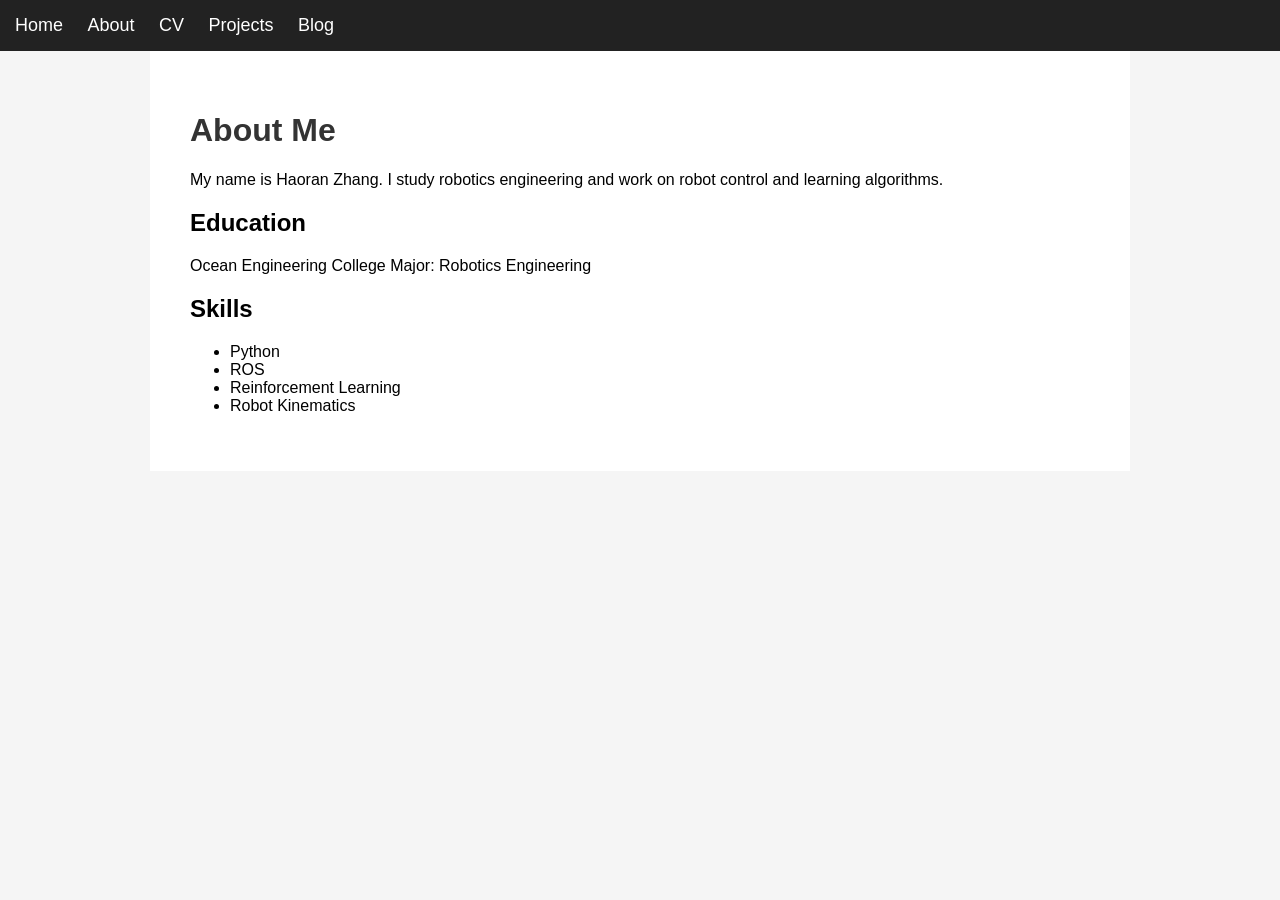
==== about.html @ d2e0eeff "Create about.html" ====
<!DOCTYPE html>
<html>

<head>
<title>About</title>
<link rel="stylesheet" href="css/style.css">
</head>

<body>

<nav>
<a href="index.html">Home</a>
<a href="about.html">About</a>
<a href="cv.html">CV</a>
<a href="projects.html">Projects</a>
<a href="blog.html">Blog</a>
</nav>

<div class="container">

<h1>About Me</h1>

<p>
My name is Haoran Zhang. I study robotics engineering and work on robot
control and learning algorithms.
</p>

<h2>Education</h2>

<p>
Ocean Engineering College  
Major: Robotics Engineering
</p>

<h2>Skills</h2>

<ul>

<li>Python</li>
<li>ROS</li>
<li>Reinforcement Learning</li>
<li>Robot Kinematics</li>

</ul>

</div>

</body>
</html>
---- css/style.css ----
body{
    font-family: Arial, Helvetica, sans-serif;
    margin:0;
    background:#f5f5f5;
}

nav{
    background:#222;
    padding:15px;
}

nav a{
    color:white;
    margin-right:20px;
    text-decoration:none;
    font-size:18px;
}

.container{
    width:900px;
    margin:auto;
    background:white;
    padding:40px;
}

h1{
    color:#333;
}

.project{
    border-bottom:1px solid #ddd;
    padding:10px 0;
}

footer{
    text-align:center;
    margin-top:40px;
    color:#666;
}
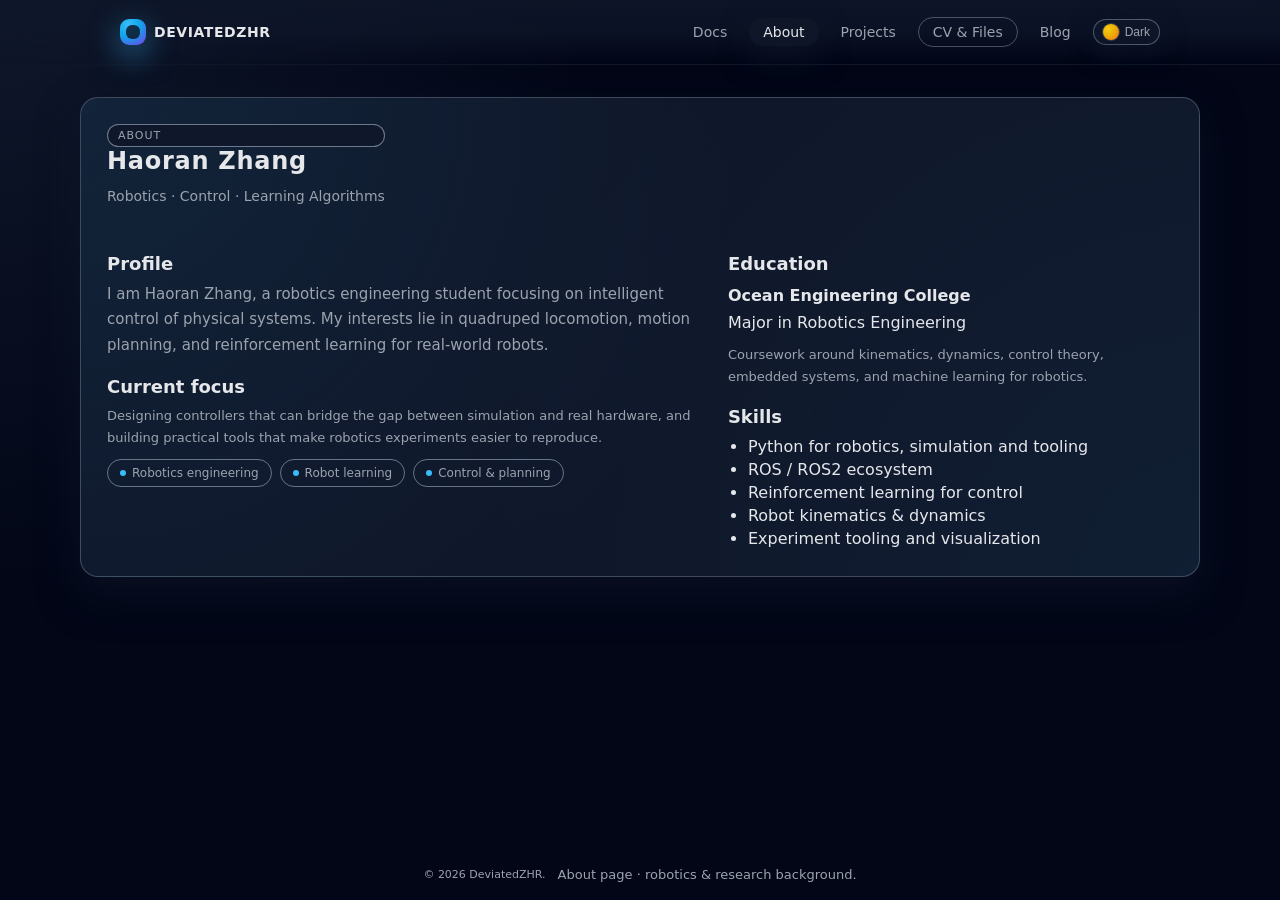
==== commit 0dae28e1: "build docs website" ====
--- a/about.html
+++ b/about.html
@@ -2,48 +2,160 @@
 <html>
 
 <head>
-<title>About</title>
-<link rel="stylesheet" href="css/style.css">
+  <meta charset="UTF-8">
+  <title>About · DeviatedZHR</title>
+  <meta name="viewport" content="width=device-width, initial-scale=1.0">
+  <link rel="stylesheet" href="css/style.css">
 </head>
 
-<body>
+<body data-theme="dark">
+  <div class="page-shell">
+    <header class="nav">
+      <div class="nav-inner">
+        <a href="index.html" class="nav-brand">
+          <span class="nav-brand-mark"><span></span></span>
+          <span>DeviatedZHR</span>
+        </a>
+        <div class="nav-links">
+          <a href="index.html" class="nav-link"><span>Docs</span></a>
+          <a href="about.html" class="nav-link nav-link-active"><span>About</span></a>
+          <a href="projects.html" class="nav-link"><span>Projects</span></a>
+          <a href="cv.html" class="nav-link nav-link-pill"><span>CV &amp; Files</span></a>
+          <a href="blog.html" class="nav-link"><span>Blog</span></a>
+          <button type="button" class="theme-toggle" id="theme-toggle">
+            <span class="theme-toggle-knob"></span>
+            <span class="theme-toggle-label">Dark</span>
+          </button>
+        </div>
+      </div>
+    </header>
 
-<nav>
-<a href="index.html">Home</a>
-<a href="about.html">About</a>
-<a href="cv.html">CV</a>
-<a href="projects.html">Projects</a>
-<a href="blog.html">Blog</a>
-</nav>
+    <main class="page-main">
+      <div class="page-inner page-inner-wide">
+        <section class="panel">
+          <div class="panel-header">
+            <div>
+              <div class="panel-chip">About</div>
+              <h1 class="panel-title">Haoran Zhang</h1>
+              <p class="panel-subtitle">Robotics · Control · Learning Algorithms</p>
+            </div>
+          </div>
 
-<div class="container">
+          <div class="grid-2">
+            <div>
+              <h2 class="page-section-title">Profile</h2>
+              <p class="page-lead">
+                I am Haoran Zhang, a robotics engineering student focusing on intelligent control of
+                physical systems. My interests lie in quadruped locomotion, motion planning, and
+                reinforcement learning for real-world robots.
+              </p>
 
-<h1>About Me</h1>
+              <div class="page-section-title">Current focus</div>
+              <p class="muted">
+                Designing controllers that can bridge the gap between simulation and real hardware,
+                and building practical tools that make robotics experiments easier to reproduce.
+              </p>
 
-<p>
-My name is Haoran Zhang. I study robotics engineering and work on robot
-control and learning algorithms.
-</p>
+              <div class="pill-row">
+                <div class="pill">
+                  <span class="pill-dot"></span>
+                  Robotics engineering
+                </div>
+                <div class="pill">
+                  <span class="pill-dot"></span>
+                  Robot learning
+                </div>
+                <div class="pill">
+                  <span class="pill-dot"></span>
+                  Control &amp; planning
+                </div>
+              </div>
+            </div>
 
-<h2>Education</h2>
+            <div>
+              <h2 class="page-section-title">Education</h2>
+              <p>
+                <strong>Ocean Engineering College</strong><br>
+                Major in Robotics Engineering
+              </p>
+              <p class="muted">
+                Coursework around kinematics, dynamics, control theory, embedded systems, and
+                machine learning for robotics.
+              </p>
 
-<p>
-Ocean Engineering College  
-Major: Robotics Engineering
-</p>
+              <h2 class="page-section-title">Skills</h2>
+              <ul>
+                <li>Python for robotics, simulation and tooling</li>
+                <li>ROS / ROS2 ecosystem</li>
+                <li>Reinforcement learning for control</li>
+                <li>Robot kinematics &amp; dynamics</li>
+                <li>Experiment tooling and visualization</li>
+              </ul>
+            </div>
+          </div>
+        </section>
+      </div>
+    </main>
 
-<h2>Skills</h2>
+    <footer class="page-footer">
+      <span>© <span id="year-span"></span> DeviatedZHR.</span>
+      <span class="muted">About page · robotics &amp; research background.</span>
+    </footer>
+  </div>
 
-<ul>
+  <button class="scroll-top" id="scroll-top" aria-label="Scroll to top">↑</button>
 
-<li>Python</li>
-<li>ROS</li>
-<li>Reinforcement Learning</li>
-<li>Robot Kinematics</li>
+  <script>
+    (function () {
+      const root = document.body;
+      const storedTheme = window.localStorage.getItem("dzhr-theme");
+      if (storedTheme === "light" || storedTheme === "dark") {
+        root.setAttribute("data-theme", storedTheme);
+      }
 
-</ul>
+      const toggle = document.getElementById("theme-toggle");
+      const label = toggle ? toggle.querySelector(".theme-toggle-label") : null;
 
-</div>
+      function currentTheme() {
+        return root.getAttribute("data-theme") === "light" ? "light" : "dark";
+      }
+
+      function applyTheme(theme) {
+        root.setAttribute("data-theme", theme);
+        if (label) {
+          label.textContent = theme === "light" ? "Light" : "Dark";
+        }
+        window.localStorage.setItem("dzhr-theme", theme);
+      }
+
+      if (toggle) {
+        toggle.addEventListener("click", function () {
+          const next = currentTheme() === "light" ? "dark" : "light";
+          applyTheme(next);
+        });
+        applyTheme(currentTheme());
+      }
+
+      const scrollTop = document.getElementById("scroll-top");
+      if (scrollTop) {
+        window.addEventListener("scroll", function () {
+          if (window.scrollY > 160) {
+            scrollTop.classList.add("scroll-top-visible");
+          } else {
+            scrollTop.classList.remove("scroll-top-visible");
+          }
+        });
+        scrollTop.addEventListener("click", function () {
+          window.scrollTo({ top: 0, behavior: "smooth" });
+        });
+      }
+
+      const yearSpan = document.getElementById("year-span");
+      if (yearSpan) {
+        yearSpan.textContent = new Date().getFullYear();
+      }
+    })();
+  </script>
 
 </body>
 </html>
--- a/css/style.css
+++ b/css/style.css
@@ -1,39 +1,672 @@
-body{
-    font-family: Arial, Helvetica, sans-serif;
-    margin:0;
-    background:#f5f5f5;
-}
-
-nav{
-    background:#222;
-    padding:15px;
-}
-
-nav a{
-    color:white;
-    margin-right:20px;
-    text-decoration:none;
-    font-size:18px;
-}
-
-.container{
-    width:900px;
-    margin:auto;
-    background:white;
-    padding:40px;
-}
-
-h1{
-    color:#333;
-}
-
-.project{
-    border-bottom:1px solid #ddd;
-    padding:10px 0;
-}
-
-footer{
-    text-align:center;
-    margin-top:40px;
-    color:#666;
-}
+/* Base theme using CSS variables for easy theming */
+:root {
+    --bg-color: #0f172a;
+    --bg-elevated: #020617;
+    --bg-soft: #111827;
+    --accent: #38bdf8;
+    --accent-soft: rgba(56, 189, 248, 0.12);
+    --accent-strong: #0ea5e9;
+    --text-color: #e5e7eb;
+    --text-muted: #9ca3af;
+    --border-subtle: rgba(148, 163, 184, 0.35);
+    --shadow-soft: 0 18px 40px rgba(15, 23, 42, 0.55);
+    --radius-lg: 18px;
+    --radius-full: 999px;
+    --nav-height: 64px;
+    --transition-fast: 0.18s ease-out;
+    --transition-med: 0.25s ease-out;
+}
+
+/* Light theme override */
+[data-theme="light"] {
+    --bg-color: #f9fafb;
+    --bg-elevated: #ffffff;
+    --bg-soft: #f3f4f6;
+    --accent: #2563eb;
+    --accent-soft: rgba(37, 99, 235, 0.08);
+    --accent-strong: #1d4ed8;
+    --text-color: #111827;
+    --text-muted: #6b7280;
+    --border-subtle: rgba(209, 213, 219, 0.9);
+    --shadow-soft: 0 16px 40px rgba(15, 23, 42, 0.18);
+}
+
+*,
+*::before,
+*::after {
+    box-sizing: border-box;
+}
+
+body {
+    font-family: system-ui, -apple-system, BlinkMacSystemFont, "SF Pro Text",
+        "Segoe UI", Roboto, "Helvetica Neue", Arial, sans-serif;
+    margin: 0;
+    min-height: 100vh;
+    background: radial-gradient(circle at top left, #0f172a 0, #020617 38%, #020617 100%);
+    color: var(--text-color);
+    -webkit-font-smoothing: antialiased;
+    text-rendering: optimizeLegibility;
+}
+
+/* Global layout wrapper so docsify + static pages share the same chrome */
+.page-shell {
+    min-height: 100vh;
+    display: flex;
+    flex-direction: column;
+}
+
+/* Top navigation */
+.nav {
+    position: sticky;
+    top: 0;
+    z-index: 40;
+    backdrop-filter: blur(16px);
+    background: linear-gradient(
+            to bottom,
+            rgba(15, 23, 42, 0.85),
+            rgba(15, 23, 42, 0.7),
+            transparent
+    );
+    border-bottom: 1px solid rgba(15, 23, 42, 0.8);
+}
+
+.nav-inner {
+    height: var(--nav-height);
+    max-width: 1080px;
+    margin: 0 auto;
+    padding: 0 20px;
+    display: flex;
+    align-items: center;
+    justify-content: space-between;
+}
+
+.nav-brand {
+    display: inline-flex;
+    align-items: center;
+    gap: 8px;
+    font-weight: 600;
+    letter-spacing: 0.04em;
+    text-transform: uppercase;
+    color: var(--text-color);
+    font-size: 14px;
+}
+
+.nav-brand-mark {
+    width: 26px;
+    height: 26px;
+    border-radius: 9px;
+    background: radial-gradient(circle at 30% 20%, #38bdf8, #0ea5e9 45%, #7c3aed 100%);
+    display: inline-flex;
+    align-items: center;
+    justify-content: center;
+    box-shadow: 0 10px 30px rgba(56, 189, 248, 0.55);
+}
+
+.nav-brand-mark span {
+    width: 14px;
+    height: 14px;
+    border-radius: 6px;
+    background: rgba(15, 23, 42, 0.85);
+}
+
+.nav-links {
+    display: flex;
+    align-items: center;
+    gap: 8px;
+}
+
+.nav-link {
+    position: relative;
+    border-radius: var(--radius-full);
+    padding: 6px 14px;
+    font-size: 14px;
+    color: var(--text-muted);
+    text-decoration: none;
+    display: inline-flex;
+    align-items: center;
+    gap: 6px;
+    transition: color var(--transition-fast), background var(--transition-fast),
+    transform var(--transition-fast);
+}
+
+.nav-link::before {
+    content: "";
+    position: absolute;
+    inset: 0;
+    border-radius: inherit;
+    background: radial-gradient(circle at top, var(--accent-soft), transparent 60%);
+    opacity: 0;
+    transition: opacity var(--transition-fast);
+}
+
+.nav-link span {
+    position: relative;
+}
+
+.nav-link:hover {
+    color: var(--text-color);
+    background: rgba(15, 23, 42, 0.65);
+    transform: translateY(-0.5px);
+}
+
+.nav-link:hover::before {
+    opacity: 1;
+}
+
+.nav-link-active {
+    color: var(--text-color);
+    background: rgba(15, 23, 42, 0.88);
+    box-shadow: 0 12px 30px rgba(15, 23, 42, 0.7);
+}
+
+.nav-link-pill {
+    border: 1px solid rgba(148, 163, 184, 0.45);
+}
+
+/* Theme switcher */
+.theme-toggle {
+    border-radius: 999px;
+    border: 1px solid rgba(148, 163, 184, 0.5);
+    padding: 4px 9px;
+    display: inline-flex;
+    align-items: center;
+    gap: 6px;
+    font-size: 12px;
+    color: var(--text-muted);
+    cursor: pointer;
+    background: linear-gradient(120deg, rgba(15, 23, 42, 0.98), rgba(15, 23, 42, 0.75));
+    box-shadow: 0 8px 25px rgba(15, 23, 42, 0.7);
+    transition: border-color var(--transition-fast), transform var(--transition-fast),
+    box-shadow var(--transition-fast), background var(--transition-fast);
+}
+
+.theme-toggle-knob {
+    width: 16px;
+    height: 16px;
+    border-radius: 999px;
+    background: radial-gradient(circle at 30% 30%, #facc15, #eab308 40%, #f97316 100%);
+    box-shadow: 0 0 0 1px rgba(249, 250, 251, 0.18),
+    0 12px 25px rgba(15, 23, 42, 0.85);
+}
+
+[data-theme="light"] .theme-toggle-knob {
+    background: radial-gradient(circle at 30% 30%, #fb923c, #f97316 45%, #ea580c 100%);
+}
+
+.theme-toggle:hover {
+    border-color: var(--accent);
+    transform: translateY(-1px);
+    box-shadow: 0 12px 30px rgba(15, 23, 42, 0.9);
+}
+
+.theme-toggle-label {
+    white-space: nowrap;
+}
+
+/* Main content container for static pages */
+.page-main {
+    flex: 1;
+    padding: 32px 16px 40px;
+}
+
+.page-inner {
+    max-width: 1080px;
+    margin: 0 auto;
+    display: grid;
+    grid-template-columns: minmax(0, 3fr);
+    gap: 28px;
+}
+
+.page-inner-wide {
+    max-width: 1120px;
+}
+
+.panel {
+    background: radial-gradient(circle at top left, rgba(56, 189, 248, 0.08), transparent 55%),
+    radial-gradient(circle at bottom right, rgba(56, 189, 248, 0.05), transparent 60%),
+    linear-gradient(145deg, rgba(15, 23, 42, 0.98), rgba(15, 23, 42, 0.96));
+    border-radius: var(--radius-lg);
+    border: 1px solid var(--border-subtle);
+    box-shadow: var(--shadow-soft);
+    padding: 26px 26px 24px;
+    position: relative;
+    overflow: hidden;
+}
+
+[data-theme="light"] .panel {
+    background: radial-gradient(circle at top left, rgba(37, 99, 235, 0.08), transparent 55%),
+    linear-gradient(160deg, #ffffff, #f9fafb);
+}
+
+.panel-header {
+    display: flex;
+    align-items: baseline;
+    justify-content: space-between;
+    gap: 16px;
+    margin-bottom: 18px;
+}
+
+.panel-title {
+    font-size: 24px;
+    font-weight: 650;
+    letter-spacing: 0.03em;
+}
+
+.panel-subtitle {
+    font-size: 14px;
+    color: var(--text-muted);
+}
+
+.panel-chip {
+    border-radius: 999px;
+    background: rgba(15, 23, 42, 0.88);
+    border: 1px solid rgba(148, 163, 184, 0.7);
+    padding: 4px 10px;
+    font-size: 11px;
+    text-transform: uppercase;
+    letter-spacing: 0.09em;
+    color: var(--text-muted);
+}
+
+[data-theme="light"] .panel-chip {
+    background: rgba(255, 255, 255, 0.9);
+}
+
+.page-lead {
+    font-size: 15px;
+    line-height: 1.7;
+    color: var(--text-muted);
+    max-width: 54rem;
+}
+
+.page-section-title {
+    font-size: 18px;
+    font-weight: 600;
+    margin: 18px 0 8px;
+}
+
+.page-section-subtitle {
+    font-size: 13px;
+    color: var(--text-muted);
+    margin-bottom: 10px;
+}
+
+.pill-row {
+    display: flex;
+    flex-wrap: wrap;
+    gap: 8px;
+    margin-top: 10px;
+}
+
+.pill {
+    border-radius: 999px;
+    padding: 6px 12px;
+    border: 1px solid rgba(148, 163, 184, 0.65);
+    font-size: 12px;
+    color: var(--text-muted);
+    display: inline-flex;
+    align-items: center;
+    gap: 6px;
+}
+
+.pill-dot {
+    width: 6px;
+    height: 6px;
+    border-radius: 999px;
+    background: var(--accent);
+}
+
+.pill-badge {
+    border-radius: 999px;
+    padding: 2px 8px;
+    background: var(--accent-soft);
+    color: var(--accent-strong);
+    font-size: 11px;
+}
+
+/* Lists & typography */
+h1,
+h2,
+h3 {
+    margin: 0 0 10px;
+}
+
+h1 {
+    font-size: 26px;
+}
+
+h2 {
+    font-size: 20px;
+}
+
+p {
+    margin: 8px 0;
+    line-height: 1.7;
+}
+
+ul {
+    margin: 10px 0 0;
+    padding-left: 20px;
+}
+
+li {
+    margin: 4px 0;
+}
+
+a {
+    color: var(--accent);
+    text-decoration: none;
+    transition: color var(--transition-fast), opacity var(--transition-fast);
+}
+
+a:hover {
+    color: var(--accent-strong);
+}
+
+.muted {
+    color: var(--text-muted);
+    font-size: 13px;
+}
+
+/* Grid for two-column layouts when needed */
+.grid-2 {
+    display: grid;
+    grid-template-columns: minmax(0, 1.35fr) minmax(0, 1fr);
+    gap: 20px;
+}
+
+/* Project / card layouts */
+.card-list {
+    display: grid;
+    grid-template-columns: repeat(auto-fit, minmax(230px, 1fr));
+    gap: 16px;
+    margin-top: 8px;
+}
+
+.card {
+    border-radius: 16px;
+    border: 1px solid rgba(148, 163, 184, 0.6);
+    background: radial-gradient(circle at top left, rgba(56, 189, 248, 0.16), transparent 55%),
+    linear-gradient(160deg, rgba(15, 23, 42, 0.98), rgba(15, 23, 42, 0.96));
+    padding: 14px 14px 12px;
+    position: relative;
+    overflow: hidden;
+    transition: transform var(--transition-med), box-shadow var(--transition-med),
+    border-color var(--transition-med), background var(--transition-med);
+}
+
+[data-theme="light"] .card {
+    background: radial-gradient(circle at top left, rgba(37, 99, 235, 0.12), transparent 55%),
+    linear-gradient(150deg, #ffffff, #f9fafb);
+}
+
+.card::before {
+    content: "";
+    position: absolute;
+    inset: -40%;
+    background: radial-gradient(circle at top left, rgba(56, 189, 248, 0.26), transparent 60%);
+    opacity: 0;
+    transition: opacity var(--transition-med);
+}
+
+.card-content {
+    position: relative;
+}
+
+.card:hover {
+    transform: translateY(-4px);
+    box-shadow: 0 20px 45px rgba(15, 23, 42, 0.95);
+    border-color: rgba(56, 189, 248, 0.9);
+}
+
+.card:hover::before {
+    opacity: 1;
+}
+
+.card-title {
+    font-size: 15px;
+    font-weight: 600;
+    margin-bottom: 4px;
+}
+
+.card-badge-row {
+    display: flex;
+    flex-wrap: wrap;
+    gap: 6px;
+    margin: 4px 0 6px;
+}
+
+.card-meta {
+    font-size: 12px;
+    color: var(--text-muted);
+}
+
+.chip {
+    border-radius: 999px;
+    padding: 2px 8px;
+    border: 1px solid rgba(148, 163, 184, 0.6);
+    font-size: 11px;
+    color: var(--text-muted);
+}
+
+.chip-strong {
+    border: none;
+    background: linear-gradient(120deg, #38bdf8, #6366f1);
+    color: #0b1120;
+    font-weight: 600;
+}
+
+/* Actions / buttons */
+.btn-row {
+    display: flex;
+    flex-wrap: wrap;
+    gap: 10px;
+    margin-top: 14px;
+}
+
+.btn {
+    display: inline-flex;
+    align-items: center;
+    gap: 8px;
+    border-radius: 999px;
+    padding: 7px 14px;
+    font-size: 13px;
+    border: 1px solid rgba(148, 163, 184, 0.7);
+    color: var(--text-color);
+    background: rgba(15, 23, 42, 0.9);
+    cursor: pointer;
+    text-decoration: none;
+    transition: background var(--transition-med), border-color var(--transition-med),
+    transform var(--transition-med), box-shadow var(--transition-med),
+    color var(--transition-med);
+}
+
+.btn span {
+    position: relative;
+}
+
+.btn-primary {
+    border-color: transparent;
+    background: linear-gradient(120deg, #38bdf8, #6366f1);
+    color: #0b1120;
+    box-shadow: 0 16px 40px rgba(56, 189, 248, 0.6);
+}
+
+.btn-outline {
+    background: rgba(15, 23, 42, 0.85);
+}
+
+.btn:hover {
+    transform: translateY(-2px);
+    box-shadow: 0 18px 40px rgba(15, 23, 42, 0.95);
+}
+
+.btn-primary:hover {
+    box-shadow: 0 22px 55px rgba(56, 189, 248, 0.8);
+}
+
+.btn-icon-dot {
+    width: 8px;
+    height: 8px;
+    border-radius: 999px;
+    background: #22c55e;
+    box-shadow: 0 0 12px rgba(34, 197, 94, 0.9);
+}
+
+.btn-icon-arrow {
+    font-size: 14px;
+}
+
+/* CV / file area */
+.file-grid {
+    display: grid;
+    grid-template-columns: repeat(auto-fit, minmax(210px, 1fr));
+    gap: 14px;
+    margin-top: 10px;
+}
+
+.file-card {
+    border-radius: 14px;
+    padding: 12px 12px 10px;
+    border: 1px dashed rgba(148, 163, 184, 0.7);
+    background: linear-gradient(
+            145deg,
+            rgba(15, 23, 42, 0.96),
+            rgba(15, 23, 42, 0.94)
+    );
+    display: flex;
+    flex-direction: column;
+    gap: 6px;
+    font-size: 13px;
+}
+
+[data-theme="light"] .file-card {
+    background: linear-gradient(150deg, #ffffff, #f9fafb);
+}
+
+.file-meta {
+    font-size: 11px;
+    color: var(--text-muted);
+}
+
+.file-actions {
+    display: flex;
+    flex-wrap: wrap;
+    gap: 6px;
+    margin-top: 4px;
+}
+
+.file-tag {
+    border-radius: 999px;
+    padding: 2px 6px;
+    font-size: 11px;
+    background: rgba(15, 23, 42, 0.9);
+    border: 1px solid rgba(148, 163, 184, 0.7);
+    color: var(--text-muted);
+}
+
+/* Subtle footer */
+.page-footer {
+    max-width: 1080px;
+    margin: 0 auto;
+    padding: 10px 20px 18px;
+    display: flex;
+    justify-content: space-between;
+    align-items: center;
+    gap: 12px;
+    font-size: 11px;
+    color: var(--text-muted);
+}
+
+.page-footer a {
+    color: var(--text-muted);
+}
+
+.page-footer a:hover {
+    color: var(--accent);
+}
+
+/* Docsify integration tweaks: only apply on docsify home page */
+body.docsify-root {
+    background: radial-gradient(circle at top left, #0f172a 0, #020617 40%, #020617 100%);
+}
+
+body.docsify-root #app {
+    max-width: 1080px;
+    margin: 0 auto;
+    padding: 24px 16px 40px;
+}
+
+/* Simple scroll to top button (optional enhancement) */
+.scroll-top {
+    position: fixed;
+    right: 18px;
+    bottom: 18px;
+    width: 34px;
+    height: 34px;
+    border-radius: 999px;
+    border: 1px solid rgba(148, 163, 184, 0.7);
+    background: rgba(15, 23, 42, 0.9);
+    display: flex;
+    align-items: center;
+    justify-content: center;
+    font-size: 16px;
+    color: var(--text-muted);
+    cursor: pointer;
+    box-shadow: 0 12px 30px rgba(15, 23, 42, 0.85);
+    opacity: 0;
+    pointer-events: none;
+    transform: translateY(8px);
+    transition: opacity var(--transition-med), transform var(--transition-med),
+    box-shadow var(--transition-med);
+    z-index: 30;
+}
+
+.scroll-top-visible {
+    opacity: 1;
+    pointer-events: auto;
+    transform: translateY(0);
+}
+
+.scroll-top:hover {
+    color: var(--accent);
+    box-shadow: 0 18px 40px rgba(15, 23, 42, 0.95);
+}
+
+/* Responsive adjustments */
+@media (max-width: 768px) {
+    .nav-inner {
+        padding-inline: 14px;
+    }
+
+    .nav-links {
+        gap: 4px;
+    }
+
+    .nav-link {
+        padding-inline: 10px;
+        font-size: 13px;
+    }
+
+    .page-main {
+        padding: 22px 12px 32px;
+    }
+
+    .panel {
+        padding: 18px 16px 18px;
+    }
+
+    .panel-title {
+        font-size: 22px;
+    }
+
+    .grid-2 {
+        grid-template-columns: minmax(0, 1fr);
+    }
+
+    .page-footer {
+        flex-direction: column;
+        align-items: flex-start;
+        padding-inline: 14px;
+    }
+}
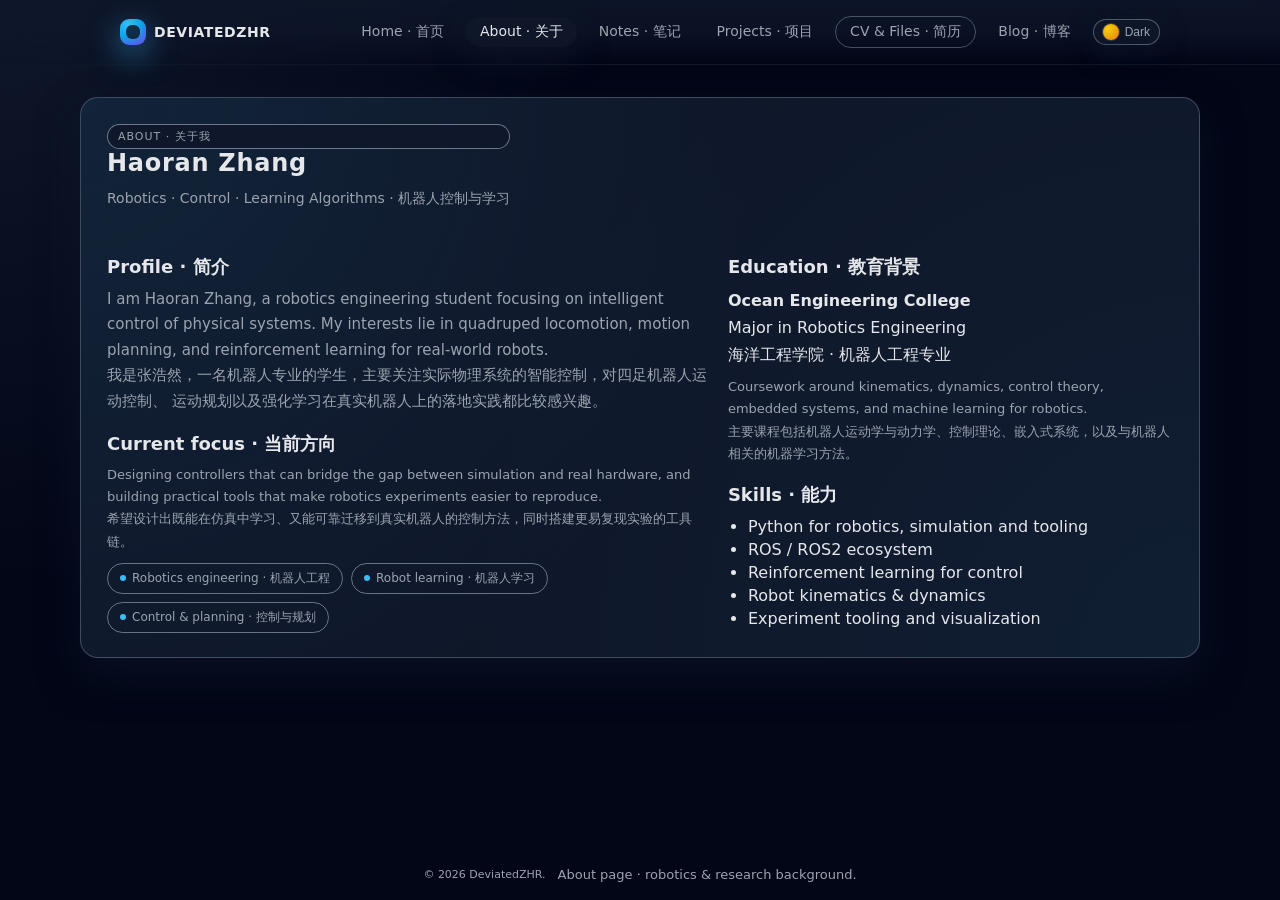
==== commit 96187c6a: "build docs website" ====
--- a/about.html
+++ b/about.html
@@ -17,11 +17,12 @@
           <span>DeviatedZHR</span>
         </a>
         <div class="nav-links">
-          <a href="index.html" class="nav-link"><span>Docs</span></a>
-          <a href="about.html" class="nav-link nav-link-active"><span>About</span></a>
-          <a href="projects.html" class="nav-link"><span>Projects</span></a>
-          <a href="cv.html" class="nav-link nav-link-pill"><span>CV &amp; Files</span></a>
-          <a href="blog.html" class="nav-link"><span>Blog</span></a>
+          <a href="index.html" class="nav-link"><span>Home · 首页</span></a>
+          <a href="about.html" class="nav-link nav-link-active"><span>About · 关于</span></a>
+          <a href="notes.html" class="nav-link"><span>Notes · 笔记</span></a>
+          <a href="projects.html" class="nav-link"><span>Projects · 项目</span></a>
+          <a href="cv.html" class="nav-link nav-link-pill"><span>CV &amp; Files · 简历</span></a>
+          <a href="blog.html" class="nav-link"><span>Blog · 博客</span></a>
           <button type="button" class="theme-toggle" id="theme-toggle">
             <span class="theme-toggle-knob"></span>
             <span class="theme-toggle-label">Dark</span>
@@ -35,55 +36,60 @@
         <section class="panel">
           <div class="panel-header">
             <div>
-              <div class="panel-chip">About</div>
+              <div class="panel-chip">About · 关于我</div>
               <h1 class="panel-title">Haoran Zhang</h1>
-              <p class="panel-subtitle">Robotics · Control · Learning Algorithms</p>
+              <p class="panel-subtitle">Robotics · Control · Learning Algorithms · 机器人控制与学习</p>
             </div>
           </div>
 
           <div class="grid-2">
             <div>
-              <h2 class="page-section-title">Profile</h2>
+              <h2 class="page-section-title">Profile · 简介</h2>
               <p class="page-lead">
                 I am Haoran Zhang, a robotics engineering student focusing on intelligent control of
                 physical systems. My interests lie in quadruped locomotion, motion planning, and
-                reinforcement learning for real-world robots.
+                reinforcement learning for real-world robots.<br>
+                我是张浩然，一名机器人专业的学生，主要关注实际物理系统的智能控制，对四足机器人运动控制、
+                运动规划以及强化学习在真实机器人上的落地实践都比较感兴趣。
               </p>
 
-              <div class="page-section-title">Current focus</div>
+              <div class="page-section-title">Current focus · 当前方向</div>
               <p class="muted">
                 Designing controllers that can bridge the gap between simulation and real hardware,
-                and building practical tools that make robotics experiments easier to reproduce.
+                and building practical tools that make robotics experiments easier to reproduce.<br>
+                希望设计出既能在仿真中学习、又能可靠迁移到真实机器人的控制方法，同时搭建更易复现实验的工具链。
               </p>
 
               <div class="pill-row">
                 <div class="pill">
                   <span class="pill-dot"></span>
-                  Robotics engineering
+                  Robotics engineering · 机器人工程
                 </div>
                 <div class="pill">
                   <span class="pill-dot"></span>
-                  Robot learning
+                  Robot learning · 机器人学习
                 </div>
                 <div class="pill">
                   <span class="pill-dot"></span>
-                  Control &amp; planning
+                  Control &amp; planning · 控制与规划
                 </div>
               </div>
             </div>
 
             <div>
-              <h2 class="page-section-title">Education</h2>
+              <h2 class="page-section-title">Education · 教育背景</h2>
               <p>
                 <strong>Ocean Engineering College</strong><br>
-                Major in Robotics Engineering
+                Major in Robotics Engineering<br>
+                海洋工程学院 · 机器人工程专业
               </p>
               <p class="muted">
                 Coursework around kinematics, dynamics, control theory, embedded systems, and
-                machine learning for robotics.
+                machine learning for robotics.<br>
+                主要课程包括机器人运动学与动力学、控制理论、嵌入式系统，以及与机器人相关的机器学习方法。
               </p>
 
-              <h2 class="page-section-title">Skills</h2>
+              <h2 class="page-section-title">Skills · 能力</h2>
               <ul>
                 <li>Python for robotics, simulation and tooling</li>
                 <li>ROS / ROS2 ecosystem</li>
--- a/css/style.css
+++ b/css/style.css
@@ -240,9 +240,9 @@
 
 .panel-header {
     display: flex;
-    align-items: baseline;
+    align-items: center;
     justify-content: space-between;
-    gap: 16px;
+    gap: 18px;
     margin-bottom: 18px;
 }
 
@@ -255,6 +255,32 @@
 .panel-subtitle {
     font-size: 14px;
     color: var(--text-muted);
+}
+
+/* Avatar next to main title */
+.panel-header-main {
+    display: flex;
+    align-items: center;
+    gap: 16px;
+}
+
+.avatar-circle {
+    width: 64px;
+    height: 64px;
+    border-radius: 999px;
+    background: radial-gradient(circle at 30% 20%, #38bdf8, #0ea5e9 45%, #6366f1 100%);
+    border: 2px solid rgba(15, 23, 42, 0.9);
+    box-shadow: 0 16px 40px rgba(15, 23, 42, 0.95);
+    display: inline-flex;
+    align-items: center;
+    justify-content: center;
+    overflow: hidden;
+}
+
+.avatar-circle img {
+    width: 100%;
+    height: 100%;
+    object-fit: cover;
 }
 
 .panel-chip {
@@ -633,6 +659,250 @@
     box-shadow: 0 18px 40px rgba(15, 23, 42, 0.95);
 }
 
+/* CV viewer layout */
+.cv-layout {
+    display: grid;
+    grid-template-columns: minmax(0, 1.1fr) minmax(0, 1.6fr);
+    gap: 18px;
+    margin-top: 8px;
+}
+
+.cv-meta {
+    display: flex;
+    flex-direction: column;
+    gap: 12px;
+}
+
+.cv-viewer {
+    border-radius: 16px;
+    border: 1px solid rgba(148, 163, 184, 0.7);
+    background: radial-gradient(circle at top left, rgba(56, 189, 248, 0.12), transparent 60%),
+    linear-gradient(150deg, rgba(15, 23, 42, 0.98), rgba(15, 23, 42, 0.96));
+    overflow: hidden;
+    min-height: 420px;
+    display: flex;
+    flex-direction: column;
+}
+
+[data-theme="light"] .cv-viewer {
+    background: radial-gradient(circle at top left, rgba(37, 99, 235, 0.12), transparent 60%),
+    linear-gradient(150deg, #ffffff, #f9fafb);
+}
+
+.cv-iframe {
+    border: none;
+    width: 100%;
+    flex: 1;
+    min-height: 420px;
+    background: #111827;
+}
+
+[data-theme="light"] .cv-iframe {
+    background: #f3f4f6;
+}
+
+.cv-viewer-fallback {
+    padding: 6px 10px 8px;
+    border-top: 1px solid rgba(148, 163, 184, 0.5);
+    font-size: 11px;
+}
+
+/* Notes two-pane layout */
+.notes-layout {
+    display: grid;
+    grid-template-columns: minmax(0, 0.95fr) minmax(0, 2.05fr);
+    gap: 18px;
+    margin-top: 6px;
+}
+
+.notes-list {
+    border-radius: 14px;
+    border: 1px solid rgba(148, 163, 184, 0.6);
+    background: linear-gradient(150deg, rgba(15, 23, 42, 0.98), rgba(15, 23, 42, 0.96));
+    display: flex;
+    flex-direction: column;
+    min-height: 260px;
+    max-height: 560px;
+}
+
+[data-theme="light"] .notes-list {
+    background: linear-gradient(150deg, #ffffff, #f9fafb);
+}
+
+.notes-search {
+    padding: 10px 12px 8px;
+    border-bottom: 1px solid rgba(148, 163, 184, 0.6);
+}
+
+.notes-search-input {
+    width: 100%;
+    border-radius: 999px;
+    border: 1px solid rgba(148, 163, 184, 0.7);
+    padding: 7px 11px;
+    font-size: 13px;
+    background: rgba(15, 23, 42, 0.96);
+    color: var(--text-color);
+}
+
+[data-theme="light"] .notes-search-input {
+    background: #f9fafb;
+}
+
+.notes-list-items {
+    flex: 1;
+    overflow: auto;
+    padding: 6px 6px 8px;
+}
+
+.notes-list-item {
+    width: 100%;
+    text-align: left;
+    border-radius: 10px;
+    padding: 6px 8px;
+    margin-bottom: 4px;
+    border: 1px solid transparent;
+    background: transparent;
+    color: inherit;
+    cursor: pointer;
+    font-size: 13px;
+    display: flex;
+    flex-direction: column;
+    gap: 4px;
+    transition: background var(--transition-fast), border-color var(--transition-fast),
+    transform var(--transition-fast);
+}
+
+.notes-list-item:hover {
+    background: rgba(15, 23, 42, 0.9);
+    border-color: rgba(148, 163, 184, 0.7);
+    transform: translateY(-1px);
+}
+
+[data-theme="light"] .notes-list-item:hover {
+    background: #eff6ff;
+}
+
+.notes-list-item-active {
+    background: rgba(15, 23, 42, 0.96);
+    border-color: rgba(56, 189, 248, 0.9);
+}
+
+[data-theme="light"] .notes-list-item-active {
+    background: #e0f2fe;
+}
+
+.notes-list-title-row {
+    display: flex;
+    align-items: center;
+    justify-content: space-between;
+    gap: 6px;
+}
+
+.notes-list-title {
+    font-weight: 500;
+}
+
+.notes-list-tags {
+    display: flex;
+    flex-wrap: wrap;
+    gap: 4px;
+}
+
+.notes-chip {
+    border-radius: 999px;
+    padding: 1px 6px;
+    font-size: 11px;
+}
+
+.notes-badge {
+    border-radius: 999px;
+    padding: 2px 6px;
+    font-size: 10px;
+    text-transform: uppercase;
+    letter-spacing: 0.06em;
+    background: rgba(15, 23, 42, 0.92);
+    border: 1px solid rgba(148, 163, 184, 0.8);
+    color: var(--text-muted);
+}
+
+[data-theme="light"] .notes-badge {
+    background: #f9fafb;
+}
+
+.notes-detail {
+    border-radius: 16px;
+    border: 1px solid rgba(148, 163, 184, 0.7);
+    background: radial-gradient(circle at top left, rgba(56, 189, 248, 0.12), transparent 60%),
+    linear-gradient(150deg, rgba(15, 23, 42, 0.98), rgba(15, 23, 42, 0.96));
+    min-height: 320px;
+    max-height: 640px;
+    overflow: auto;
+}
+
+[data-theme="light"] .notes-detail {
+    background: radial-gradient(circle at top left, rgba(37, 99, 235, 0.12), transparent 60%),
+    linear-gradient(150deg, #ffffff, #f9fafb);
+}
+
+.notes-detail-inner {
+    padding: 14px 16px 16px;
+}
+
+.notes-detail-title {
+    font-size: 20px;
+    margin-bottom: 6px;
+}
+
+.notes-detail-meta {
+    margin-bottom: 10px;
+}
+
+.notes-meta-tags {
+    margin-left: 6px;
+}
+
+.notes-markdown {
+    font-size: 14px;
+}
+
+.notes-markdown h1,
+.notes-markdown h2,
+.notes-markdown h3 {
+    margin-top: 18px;
+    margin-bottom: 10px;
+}
+
+.notes-markdown pre {
+    background: #020617;
+    border-radius: 10px;
+    padding: 10px 12px;
+    overflow: auto;
+    font-size: 12px;
+}
+
+[data-theme="light"] .notes-markdown pre {
+    background: #f3f4f6;
+}
+
+.notes-markdown code {
+    font-family: Menlo, Monaco, Consolas, "SF Mono", "JetBrains Mono", monospace;
+    font-size: 12px;
+}
+
+@media (max-width: 900px) {
+    .cv-layout {
+        grid-template-columns: minmax(0, 1fr);
+    }
+
+    .notes-layout {
+        grid-template-columns: minmax(0, 1fr);
+    }
+
+    .notes-detail {
+        max-height: none;
+    }
+}
+
 /* Responsive adjustments */
 @media (max-width: 768px) {
     .nav-inner {
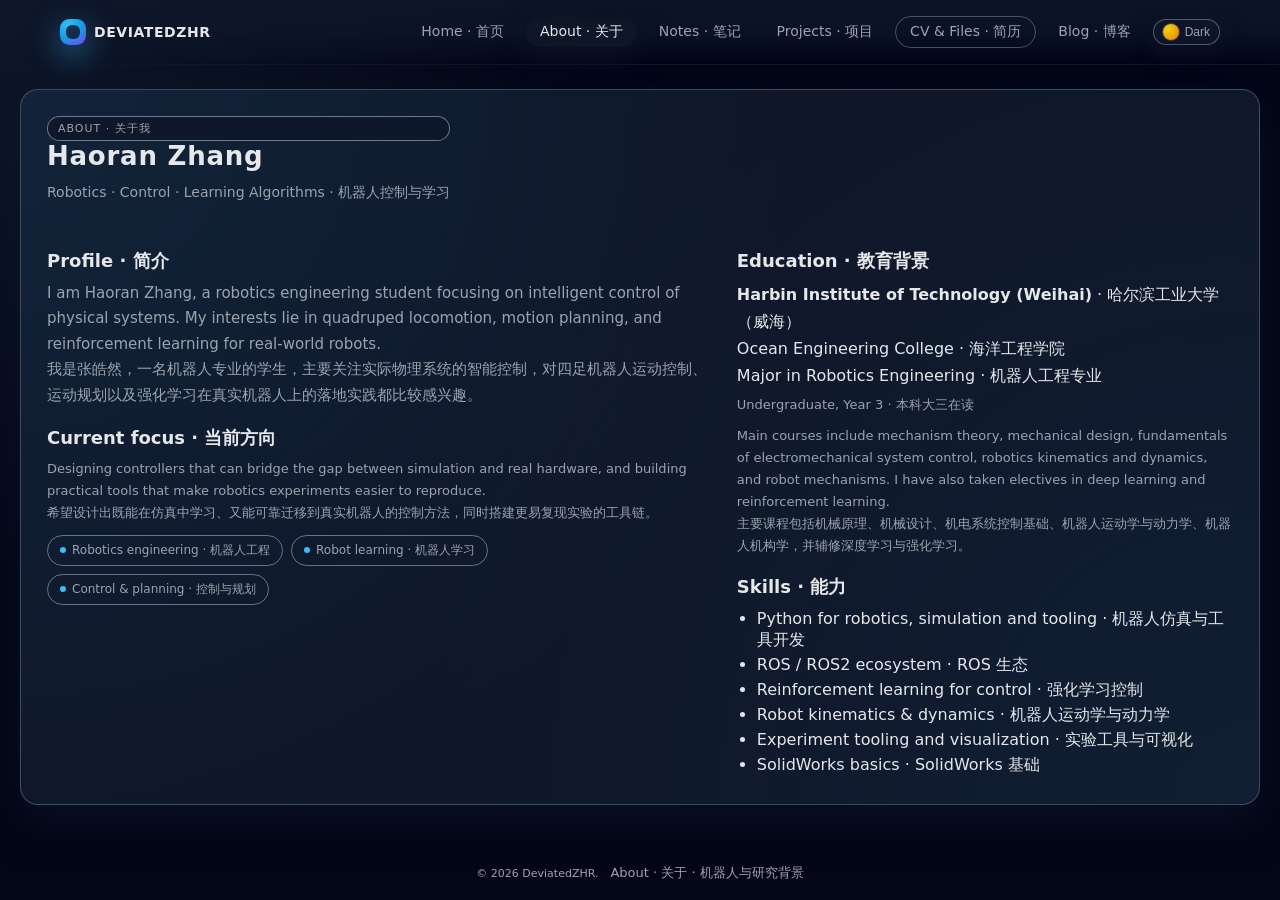
==== commit e9979940: "综合更新：可收缩侧栏、Markdown修复、内容迁移、中文翻译、战队PDF、教育背景补充 Made-with: Cursor" ====
--- a/about.html
+++ b/about.html
@@ -49,7 +49,7 @@
                 I am Haoran Zhang, a robotics engineering student focusing on intelligent control of
                 physical systems. My interests lie in quadruped locomotion, motion planning, and
                 reinforcement learning for real-world robots.<br>
-                我是张浩然，一名机器人专业的学生，主要关注实际物理系统的智能控制，对四足机器人运动控制、
+                我是张皓然，一名机器人专业的学生，主要关注实际物理系统的智能控制，对四足机器人运动控制、
                 运动规划以及强化学习在真实机器人上的落地实践都比较感兴趣。
               </p>
 
@@ -79,23 +79,24 @@
             <div>
               <h2 class="page-section-title">Education · 教育背景</h2>
               <p>
-                <strong>Ocean Engineering College</strong><br>
-                Major in Robotics Engineering<br>
-                海洋工程学院 · 机器人工程专业
+                <strong>Harbin Institute of Technology (Weihai)</strong> · 哈尔滨工业大学（威海）<br>
+                Ocean Engineering College · 海洋工程学院<br>
+                Major in Robotics Engineering · 机器人工程专业<br>
+                <span class="muted">Undergraduate, Year 3 · 本科大三在读</span>
               </p>
               <p class="muted">
-                Coursework around kinematics, dynamics, control theory, embedded systems, and
-                machine learning for robotics.<br>
-                主要课程包括机器人运动学与动力学、控制理论、嵌入式系统，以及与机器人相关的机器学习方法。
+                Main courses include mechanism theory, mechanical design, fundamentals of electromechanical system control, robotics kinematics and dynamics, and robot mechanisms. I have also taken electives in deep learning and reinforcement learning.<br>
+                主要课程包括机械原理、机械设计、机电系统控制基础、机器人运动学与动力学、机器人机构学，并辅修深度学习与强化学习。
               </p>
 
               <h2 class="page-section-title">Skills · 能力</h2>
               <ul>
-                <li>Python for robotics, simulation and tooling</li>
-                <li>ROS / ROS2 ecosystem</li>
-                <li>Reinforcement learning for control</li>
-                <li>Robot kinematics &amp; dynamics</li>
-                <li>Experiment tooling and visualization</li>
+                <li>Python for robotics, simulation and tooling · 机器人仿真与工具开发</li>
+                <li>ROS / ROS2 ecosystem · ROS 生态</li>
+                <li>Reinforcement learning for control · 强化学习控制</li>
+                <li>Robot kinematics &amp; dynamics · 机器人运动学与动力学</li>
+                <li>Experiment tooling and visualization · 实验工具与可视化</li>
+                <li>SolidWorks basics · SolidWorks 基础</li>
               </ul>
             </div>
           </div>
@@ -105,7 +106,7 @@
 
     <footer class="page-footer">
       <span>© <span id="year-span"></span> DeviatedZHR.</span>
-      <span class="muted">About page · robotics &amp; research background.</span>
+      <span class="muted">About · 关于 · 机器人与研究背景</span>
     </footer>
   </div>
 
--- a/css/style.css
+++ b/css/style.css
@@ -72,7 +72,7 @@
 
 .nav-inner {
     height: var(--nav-height);
-    max-width: 1080px;
+    max-width: 1200px;
     margin: 0 auto;
     padding: 0 20px;
     display: flex;
@@ -206,11 +206,11 @@
 /* Main content container for static pages */
 .page-main {
     flex: 1;
-    padding: 32px 16px 40px;
+    padding: 24px 20px 40px;
 }
 
 .page-inner {
-    max-width: 1080px;
+    max-width: 1200px;
     margin: 0 auto;
     display: grid;
     grid-template-columns: minmax(0, 3fr);
@@ -218,7 +218,7 @@
 }
 
 .page-inner-wide {
-    max-width: 1120px;
+    max-width: 1280px;
 }
 
 .panel {
@@ -247,7 +247,7 @@
 }
 
 .panel-title {
-    font-size: 24px;
+    font-size: 26px;
     font-weight: 650;
     letter-spacing: 0.03em;
 }
@@ -257,16 +257,85 @@
     color: var(--text-muted);
 }
 
+/* Home split layout: left avatar+intro, right modules */
+.home-split {
+    display: grid;
+    grid-template-columns: minmax(0, 0.9fr) minmax(0, 1.8fr);
+    gap: 36px;
+    align-items: start;
+}
+
+.home-left {
+    display: flex;
+    justify-content: center;
+}
+
+.home-avatar-wrap {
+    display: flex;
+    flex-direction: column;
+    align-items: center;
+    text-align: center;
+    max-width: 280px;
+}
+
+.home-avatar-wrap .avatar-circle,
+.home-avatar {
+    width: 140px;
+    height: 140px;
+    flex-shrink: 0;
+}
+
+.home-name {
+    font-size: 18px;
+    font-weight: 600;
+    margin: 14px 0 8px;
+    letter-spacing: 0.02em;
+}
+
+.home-chip {
+    margin-bottom: 12px;
+}
+
+.home-intro {
+    font-size: 13px;
+    line-height: 1.65;
+    margin: 0;
+}
+
+.home-right {
+    min-width: 0;
+}
+
+.home-cards {
+    display: flex;
+    flex-direction: column;
+    gap: 14px;
+}
+
+.home-cards .card {
+    margin: 0;
+}
+
+@media (max-width: 900px) {
+    .home-split {
+        grid-template-columns: minmax(0, 1fr);
+    }
+
+    .home-avatar-wrap {
+        max-width: none;
+    }
+}
+
 /* Avatar next to main title */
 .panel-header-main {
     display: flex;
     align-items: center;
-    gap: 16px;
+    gap: 20px;
 }
 
 .avatar-circle {
-    width: 64px;
-    height: 64px;
+    width: 88px;
+    height: 88px;
     border-radius: 999px;
     background: radial-gradient(circle at 30% 20%, #38bdf8, #0ea5e9 45%, #6366f1 100%);
     border: 2px solid rgba(15, 23, 42, 0.9);
@@ -404,9 +473,9 @@
 /* Project / card layouts */
 .card-list {
     display: grid;
-    grid-template-columns: repeat(auto-fit, minmax(230px, 1fr));
-    gap: 16px;
-    margin-top: 8px;
+    grid-template-columns: repeat(auto-fit, minmax(260px, 1fr));
+    gap: 18px;
+    margin-top: 10px;
 }
 
 .card {
@@ -710,9 +779,49 @@
 /* Notes two-pane layout */
 .notes-layout {
     display: grid;
-    grid-template-columns: minmax(0, 0.95fr) minmax(0, 2.05fr);
+    grid-template-columns: minmax(0, 0.95fr) minmax(0, 2.2fr);
     gap: 18px;
     margin-top: 6px;
+}
+
+.notes-group-toggle {
+    width: 100%;
+    display: flex;
+    align-items: center;
+    gap: 6px;
+    padding: 6px 8px;
+    margin-bottom: 2px;
+    border: none;
+    border-radius: 8px;
+    background: transparent;
+    color: inherit;
+    font-size: 13px;
+    font-weight: 500;
+    cursor: pointer;
+    text-align: left;
+    transition: background var(--transition-fast);
+}
+
+.notes-group-toggle:hover {
+    background: rgba(15, 23, 42, 0.7);
+}
+
+[data-theme="light"] .notes-group-toggle:hover {
+    background: #eff6ff;
+}
+
+.notes-group-chevron {
+    font-size: 10px;
+    opacity: 0.8;
+    flex-shrink: 0;
+}
+
+.notes-group-children {
+    padding-left: 10px;
+}
+
+.notes-list-group {
+    margin-bottom: 8px;
 }
 
 .notes-list {
@@ -721,8 +830,8 @@
     background: linear-gradient(150deg, rgba(15, 23, 42, 0.98), rgba(15, 23, 42, 0.96));
     display: flex;
     flex-direction: column;
-    min-height: 260px;
-    max-height: 560px;
+    min-height: calc(100vh - 220px);
+    max-height: none;
 }
 
 [data-theme="light"] .notes-list {
@@ -834,8 +943,8 @@
     border: 1px solid rgba(148, 163, 184, 0.7);
     background: radial-gradient(circle at top left, rgba(56, 189, 248, 0.12), transparent 60%),
     linear-gradient(150deg, rgba(15, 23, 42, 0.98), rgba(15, 23, 42, 0.96));
-    min-height: 320px;
-    max-height: 640px;
+    min-height: calc(100vh - 220px);
+    max-height: none;
     overflow: auto;
 }
 
@@ -889,6 +998,84 @@
     font-size: 12px;
 }
 
+.notes-markdown table {
+    border-collapse: collapse;
+    width: 100%;
+    margin: 12px 0;
+    font-size: 13px;
+}
+
+.notes-markdown th,
+.notes-markdown td {
+    border: 1px solid var(--border-subtle);
+    padding: 8px 12px;
+    text-align: left;
+}
+
+.notes-markdown th {
+    background: rgba(15, 23, 42, 0.6);
+    font-weight: 600;
+}
+
+[data-theme="light"] .notes-markdown th {
+    background: rgba(243, 244, 246, 0.9);
+}
+
+.notes-markdown img {
+    max-width: 100%;
+    height: auto;
+    border-radius: 8px;
+    margin: 8px 0;
+}
+
+.notes-markdown .katex {
+    font-size: 1.1em;
+}
+
+.notes-markdown .katex-display {
+    margin: 12px 0;
+    overflow-x: auto;
+    overflow-y: hidden;
+}
+
+/* External link card (WeChat: no iframe, show card + button) */
+.blog-external-card {
+    margin-top: 14px;
+    padding: 18px 20px;
+    border-radius: 14px;
+    border: 1px solid rgba(148, 163, 184, 0.5);
+    background: linear-gradient(150deg, rgba(15, 23, 42, 0.6), rgba(15, 23, 42, 0.4));
+}
+
+[data-theme="light"] .blog-external-card {
+    background: linear-gradient(150deg, rgba(249, 250, 251, 0.9), rgba(243, 244, 246, 0.8));
+}
+
+.blog-external-btn {
+    display: inline-flex;
+    margin-top: 12px;
+}
+
+/* Inline preview for external / WeChat links in blog */
+.blog-external-preview {
+    margin-top: 10px;
+    border-radius: 12px;
+    border: 1px solid rgba(148, 163, 184, 0.6);
+    overflow: hidden;
+    background: #0f172a;
+    min-height: 420px;
+}
+.blog-external-iframe {
+    width: 100%;
+    min-height: 70vh;
+    height: 720px;
+    border: none;
+    display: block;
+}
+[data-theme="light"] .blog-external-preview {
+    background: #f3f4f6;
+}
+
 @media (max-width: 900px) {
     .cv-layout {
         grid-template-columns: minmax(0, 1fr);
